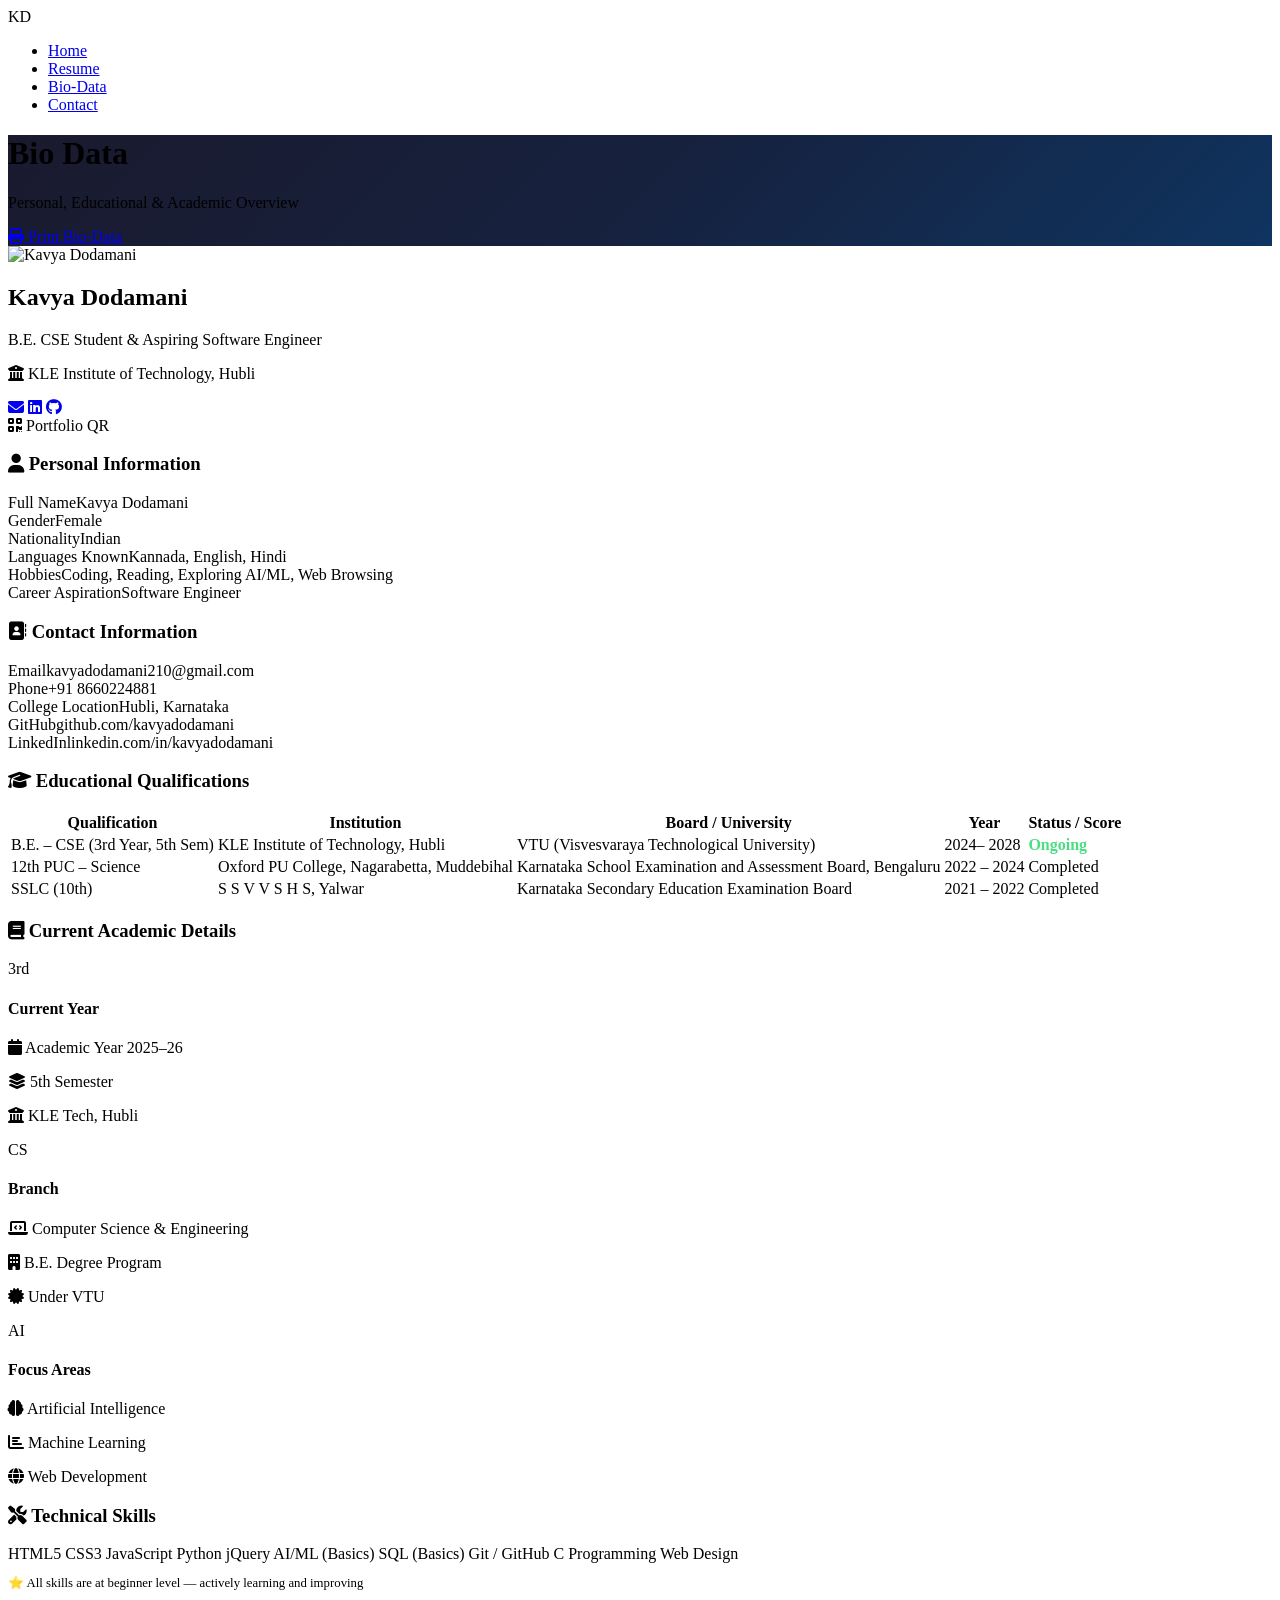
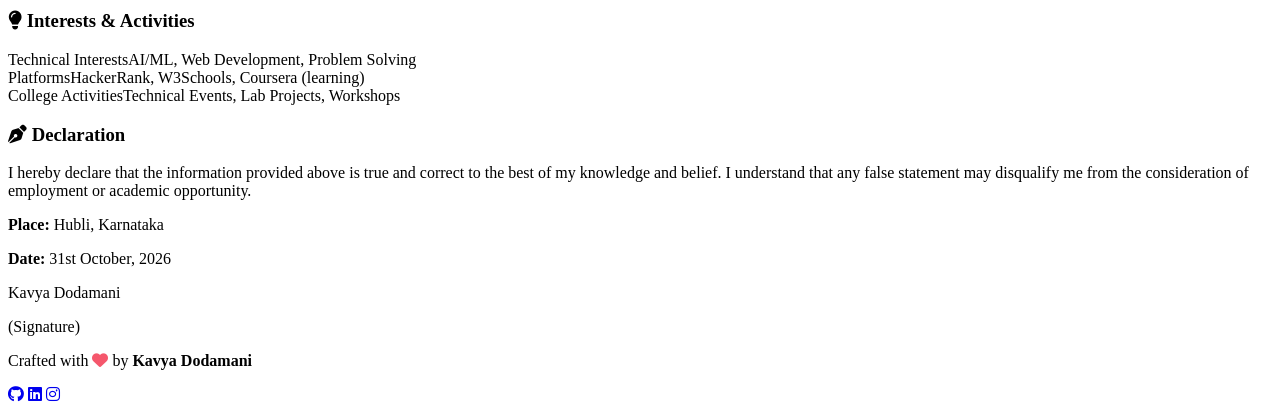
==== biodata.html @ a9c80772 "Add files via upload" ====
<!DOCTYPE html>
<html lang="en">
<head>
  <meta charset="UTF-8"/>
  <meta name="viewport" content="width=device-width, initial-scale=1.0"/>
  <meta name="description" content="Kavya Dodamani's Bio-Data – B.E. CSE Student at KLE Institute of Technology, Hubli."/>
  <title>Bio-Data | Kavya Dodamani</title>
  <link rel="stylesheet" href="css/style.css"/>
  <link href="https://fonts.googleapis.com/css2?family=Inter:wght@300;400;500;600;700;800;900&family=Playfair+Display:wght@700;800&display=swap" rel="stylesheet"/>
  <link rel="stylesheet" href="https://cdnjs.cloudflare.com/ajax/libs/font-awesome/6.5.0/css/all.min.css"/>
</head>
<body class="page-biodata">

  <nav class="navbar" id="navbar">
    <div class="nav-logo">KD</div>
    <ul class="nav-links">
      <li><a href="index.html">Home</a></li>
      <li><a href="resume.html">Resume</a></li>
      <li><a href="biodata.html" class="active">Bio-Data</a></li>
      <li><a href="contact.html">Contact</a></li>
    </ul>
    <div class="hamburger" id="hamburger"><span></span><span></span><span></span></div>
  </nav>

  <header class="page-header" style="background:linear-gradient(135deg, #1a1a2e 0%, #16213e 50%, #0f3460 100%)">
    <div class="page-header-bg"></div>
    <div class="page-header-content">
      <h1>Bio <span class="accent">Data</span></h1>
      <p>Personal, Educational &amp; Academic Overview</p>
      <a href="#" class="btn btn-primary btn-sm" onclick="window.print(); return false;">
        <i class="fas fa-print"></i> Print Bio-Data
      </a>
    </div>
  </header>

  <main class="biodata-main container">

    <div class="biodata-card" id="biodata-print">

      <!-- Decorative Header -->
      <div class="biodata-header">
        <div class="biodata-header-left">
          <div class="biodata-avatar">
            <img src="img/avatar.svg" alt="Kavya Dodamani"/>
          </div>
          <div class="biodata-header-info">
            <h2>Kavya Dodamani</h2>
            <p class="biodata-role">B.E. CSE Student &amp; Aspiring Software Engineer</p>
            <p class="biodata-college"><i class="fas fa-university"></i> KLE Institute of Technology, Hubli</p>
            <div class="biodata-social-links">
              <a href="mailto:kavya.dodamani@example.com"><i class="fas fa-envelope"></i></a>
              <a href="#"><i class="fab fa-linkedin"></i></a>
              <a href="#"><i class="fab fa-github"></i></a>
            </div>
          </div>
        </div>
        <div class="biodata-qr">
          <div class="qr-placeholder">
            <i class="fas fa-qrcode"></i>
            <span>Portfolio QR</span>
          </div>
        </div>
      </div>

      <!-- DETAILS GRID -->
      <div class="biodata-sections">

        <!-- Personal Details -->
        <div class="biodata-section">
          <h3 class="biodata-section-title"><i class="fas fa-user"></i> Personal Information</h3>
          <div class="bio-table">
            <div class="bio-row"><span class="bio-label">Full Name</span><span class="bio-value">Kavya Dodamani</span></div>
            <div class="bio-row"><span class="bio-label">Gender</span><span class="bio-value">Female</span></div>
            <div class="bio-row"><span class="bio-label">Nationality</span><span class="bio-value">Indian</span></div>
            <div class="bio-row"><span class="bio-label">Languages Known</span><span class="bio-value">Kannada, English, Hindi</span></div>
            <div class="bio-row"><span class="bio-label">Hobbies</span><span class="bio-value">Coding, Reading, Exploring AI/ML, Web Browsing</span></div>
            <div class="bio-row"><span class="bio-label">Career Aspiration</span><span class="bio-value">Software Engineer</span></div>
          </div>
        </div>

        <!-- Contact Information -->
        <div class="biodata-section">
          <h3 class="biodata-section-title"><i class="fas fa-address-book"></i> Contact Information</h3>
          <div class="bio-table">
            <div class="bio-row"><span class="bio-label">Email</span><span class="bio-value">kavyadodamani210@gmail.com</span></div>
            <div class="bio-row"><span class="bio-label">Phone</span><span class="bio-value">+91 8660224881</span></div>
            <div class="bio-row"><span class="bio-label">College Location</span><span class="bio-value">Hubli, Karnataka</span></div>
            <div class="bio-row"><span class="bio-label">GitHub</span><span class="bio-value">github.com/kavyadodamani</span></div>
            <div class="bio-row"><span class="bio-label">LinkedIn</span><span class="bio-value">linkedin.com/in/kavyadodamani</span></div>
          </div>
        </div>

        <!-- Educational Qualifications -->
        <div class="biodata-section full-width">
          <h3 class="biodata-section-title"><i class="fas fa-graduation-cap"></i> Educational Qualifications</h3>
          <div class="edu-table-wrap">
            <table class="edu-table">
              <thead>
                <tr>
                  <th>Qualification</th>
                  <th>Institution</th>
                  <th>Board / University</th>
                  <th>Year</th>
                  <th>Status / Score</th>
                </tr>
              </thead>
              <tbody>
                <tr>
                  <td>B.E. – CSE (3rd Year, 5th Sem)</td>
                  <td>KLE Institute of Technology, Hubli</td>
                  <td>VTU (Visvesvaraya Technological University)</td>
                  <td>2024– 2028</td>
                  <td style="color:#4ade80;font-weight:600">Ongoing</td>
                </tr>
                <tr>
                  <td>12th PUC – Science</td>
                  <td>Oxford PU College, Nagarabetta, Muddebihal</td>
                  <td>Karnataka School Examination and Assessment Board, Bengaluru</td>
                  <td>2022 – 2024</td>
                  <td>Completed</td>
                </tr>
                <tr>
                  <td>SSLC (10th)</td>
                  <td>S S V V S H S, Yalwar</td>
                  <td>Karnataka Secondary Education Examination Board</td>
                  <td>2021 – 2022</td>
                  <td>Completed</td>
                </tr>
              </tbody>
            </table>
          </div>
        </div>

        <!-- Academic Details -->
        <div class="biodata-section full-width">
          <h3 class="biodata-section-title"><i class="fas fa-book"></i> Current Academic Details</h3>
          <div class="exp-cards">
            <div class="exp-card">
              <div class="exp-num">3rd</div>
              <div class="exp-info">
                <h4>Current Year</h4>
                <p><i class="fas fa-calendar"></i> Academic Year 2025–26</p>
                <p><i class="fas fa-layer-group"></i> 5th Semester</p>
                <p><i class="fas fa-university"></i> KLE Tech, Hubli</p>
              </div>
            </div>
            <div class="exp-card">
              <div class="exp-num">CS</div>
              <div class="exp-info">
                <h4>Branch</h4>
                <p><i class="fas fa-laptop-code"></i> Computer Science &amp; Engineering</p>
                <p><i class="fas fa-building"></i> B.E. Degree Program</p>
                <p><i class="fas fa-certificate"></i> Under VTU</p>
              </div>
            </div>
            <div class="exp-card">
              <div class="exp-num">AI</div>
              <div class="exp-info">
                <h4>Focus Areas</h4>
                <p><i class="fas fa-brain"></i> Artificial Intelligence</p>
                <p><i class="fas fa-chart-bar"></i> Machine Learning</p>
                <p><i class="fas fa-globe"></i> Web Development</p>
              </div>
            </div>
          </div>
        </div>

        <!-- Skills -->
        <div class="biodata-section">
          <h3 class="biodata-section-title"><i class="fas fa-tools"></i> Technical Skills</h3>
          <div class="skills-bio-wrap">
            <span class="skill-badge">HTML5</span>
            <span class="skill-badge">CSS3</span>
            <span class="skill-badge">JavaScript</span>
            <span class="skill-badge">Python</span>
            <span class="skill-badge">jQuery</span>
            <span class="skill-badge">AI/ML (Basics)</span>
            <span class="skill-badge">SQL (Basics)</span>
            <span class="skill-badge">Git / GitHub</span>
            <span class="skill-badge">C Programming</span>
            <span class="skill-badge">Web Design</span>
          </div>
          <p style="margin-top:12px; font-size:0.8rem; color:var(--text-muted)">⭐ All skills are at beginner level — actively learning and improving</p>
        </div>

        <!-- Interests & Activities -->
        <div class="biodata-section">
          <h3 class="biodata-section-title"><i class="fas fa-lightbulb"></i> Interests &amp; Activities</h3>
          <div class="bio-table">
            <div class="bio-row"><span class="bio-label">Technical Interests</span><span class="bio-value">AI/ML, Web Development, Problem Solving</span></div>
            <div class="bio-row"><span class="bio-label">Platforms</span><span class="bio-value">HackerRank, W3Schools, Coursera (learning)</span></div>
            <div class="bio-row"><span class="bio-label">College Activities</span><span class="bio-value">Technical Events, Lab Projects, Workshops</span></div>
          </div>
        </div>

        <!-- Declaration -->
        <div class="biodata-section full-width declaration">
          <h3 class="biodata-section-title"><i class="fas fa-pen-nib"></i> Declaration</h3>
          <p>I hereby declare that the information provided above is true and correct to the best of my knowledge and belief. I understand that any false statement may disqualify me from the consideration of employment or academic opportunity.</p>
          <div class="declaration-sign">
            <div>
              <p><strong>Place:</strong> Hubli, Karnataka</p>
              <p><strong>Date:</strong> 31st October, 2026</p>
            </div>
            <div class="sign-area">
              <p class="sig-font">Kavya Dodamani</p>
              <p>(Signature)</p>
            </div>
          </div>
        </div>

      </div>
    </div>
  </main>

  <footer class="footer">
    <div class="footer-content">
      <p>Crafted with <i class="fas fa-heart" style="color:#f5576c"></i> by <strong>Kavya Dodamani</strong></p>
      <div class="footer-socials">
        <a href="#"><i class="fab fa-github"></i></a>
        <a href="#"><i class="fab fa-linkedin"></i></a>
        <a href="#"><i class="fab fa-instagram"></i></a>
      </div>
    </div>
  </footer>

  <script src="https://code.jquery.com/jquery-3.7.1.min.js"></script>
  <script src="js/main.js"></script>
</body>
</html>
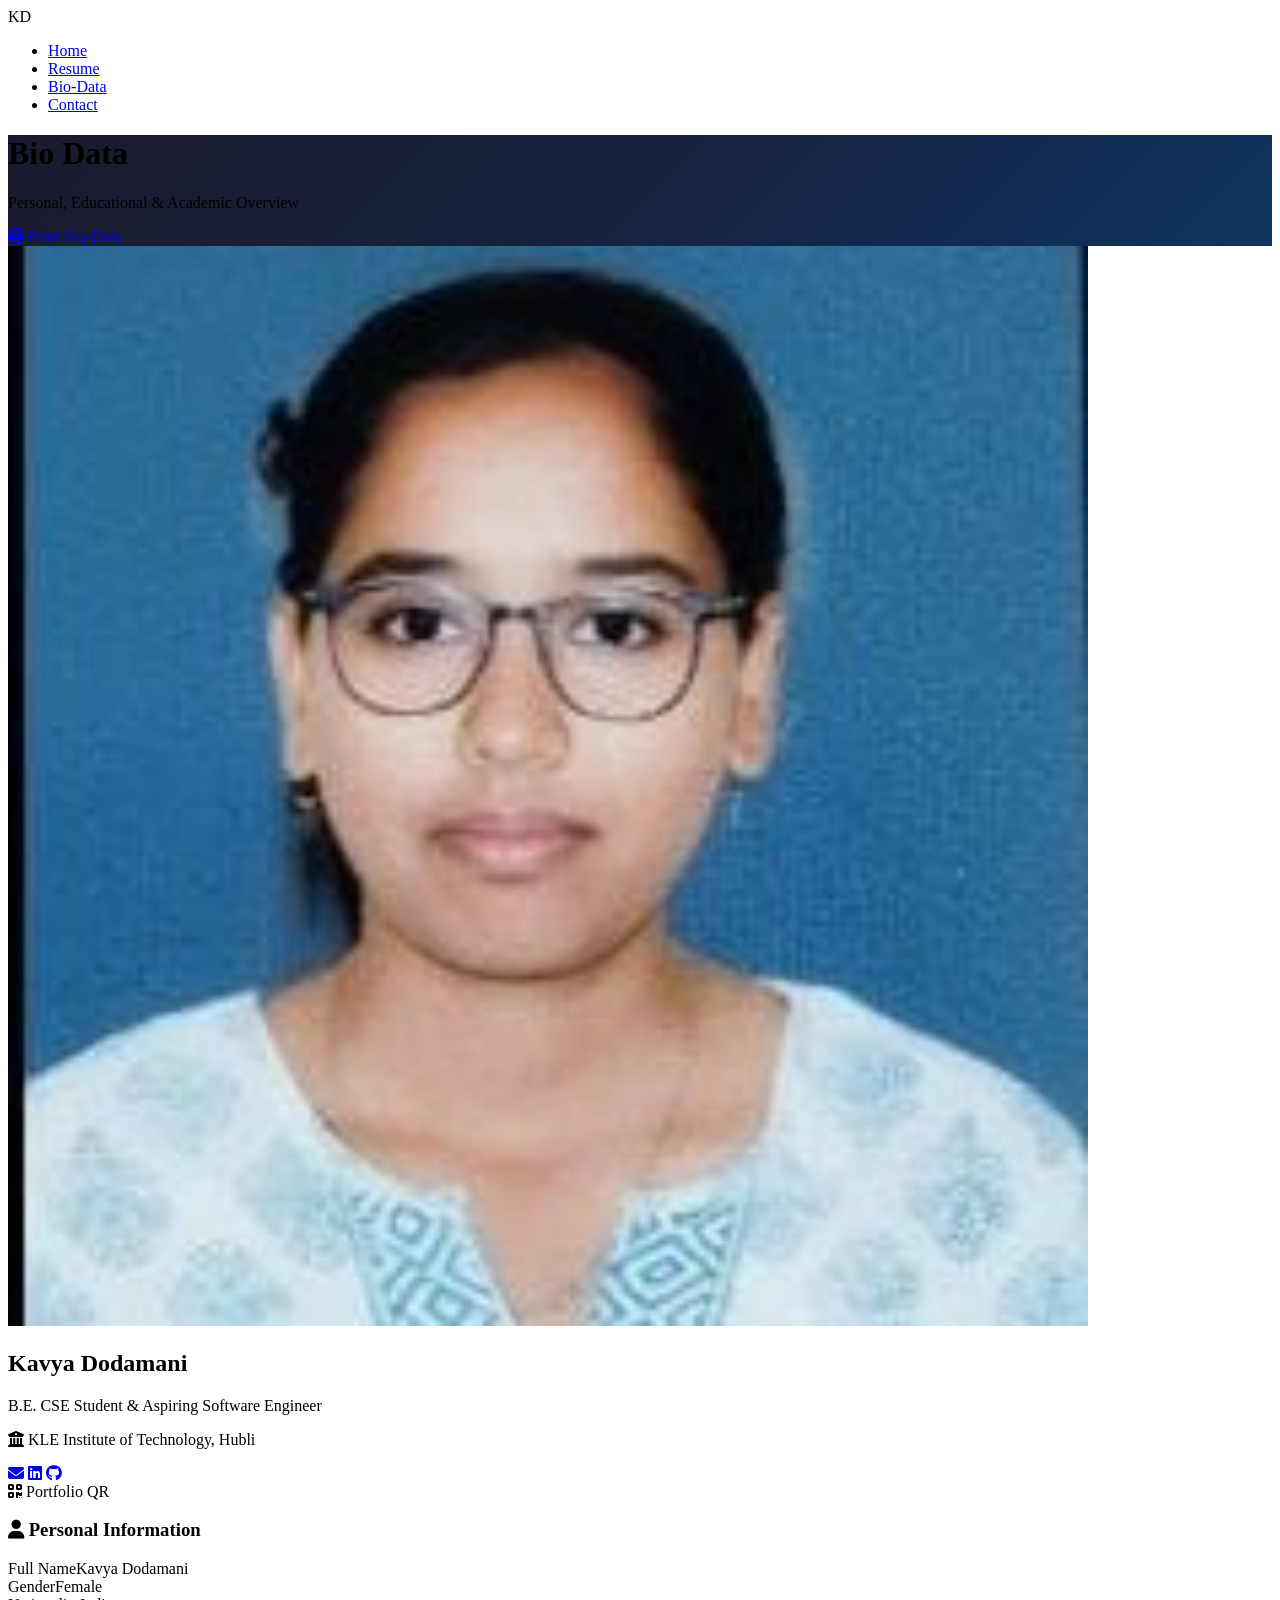
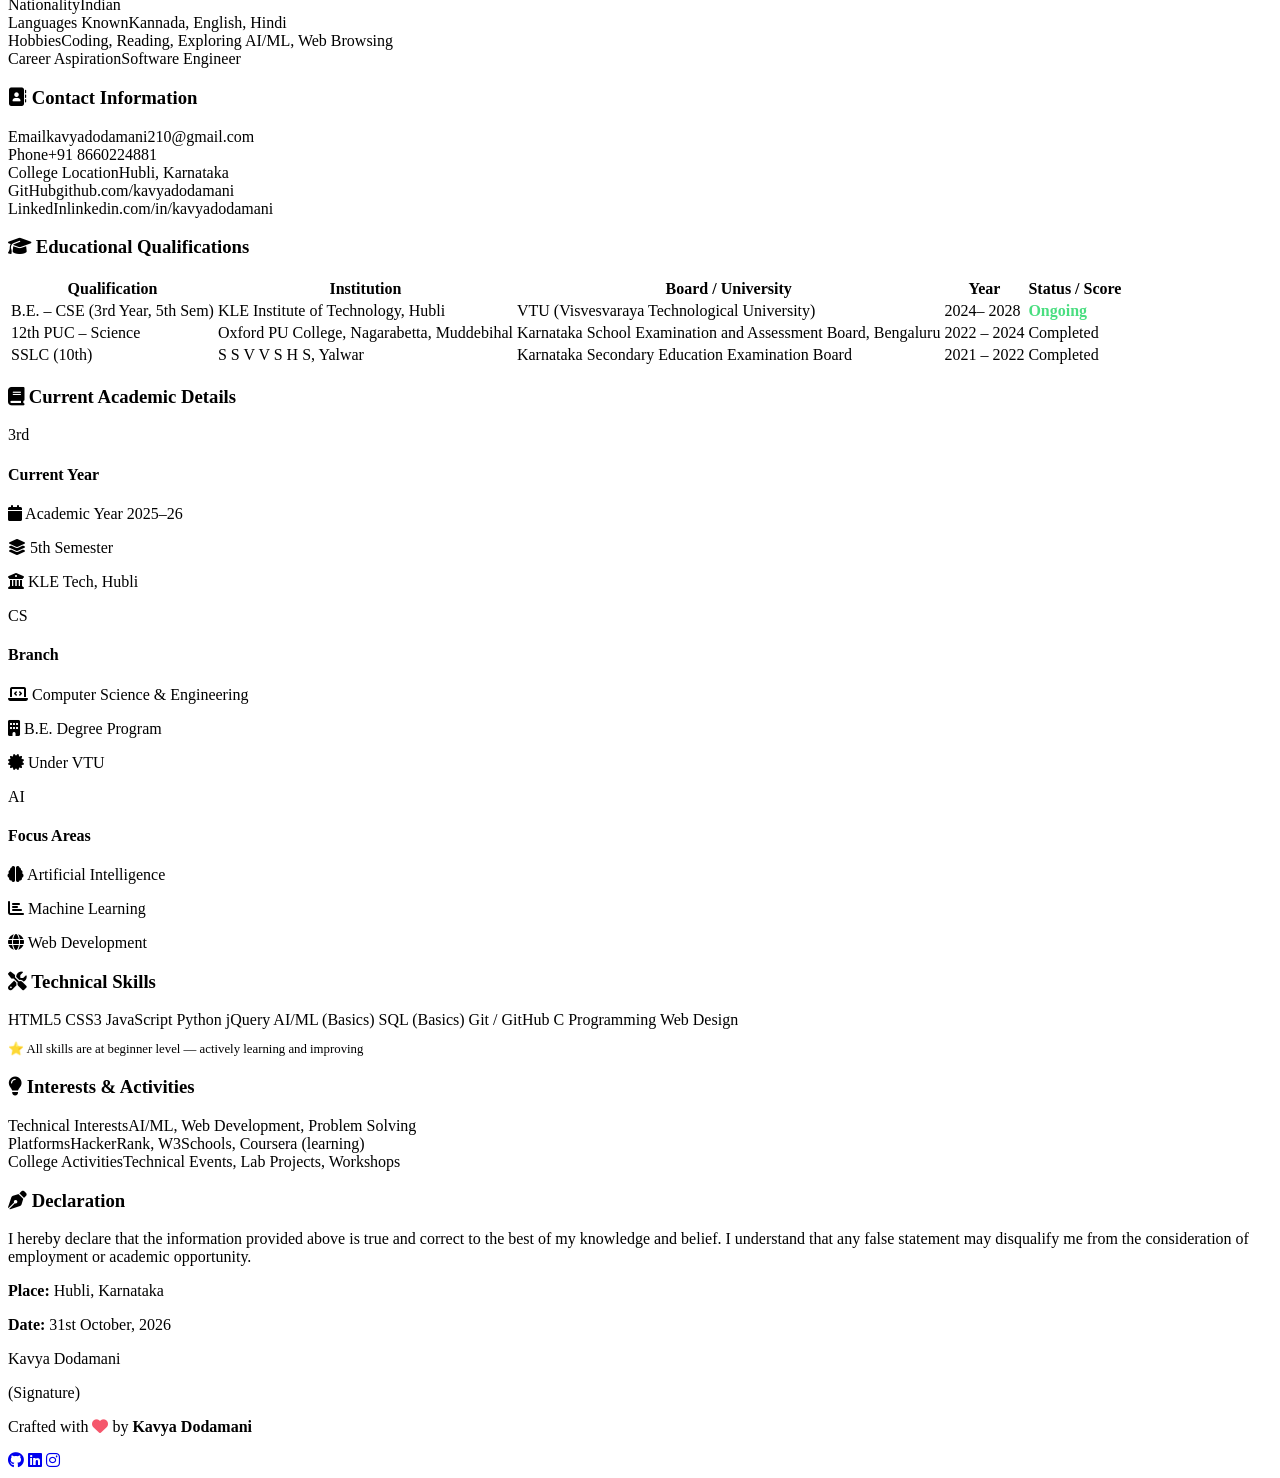
==== commit 55e365ad: "Update biodata.html" ====
--- a/biodata.html
+++ b/biodata.html
@@ -41,7 +41,7 @@
       <div class="biodata-header">
         <div class="biodata-header-left">
           <div class="biodata-avatar">
-            <img src="img/avatar.svg" alt="Kavya Dodamani"/>
+            <img src="kavya.jpg" alt="Kavya Dodamani"/>
           </div>
           <div class="biodata-header-info">
             <h2>Kavya Dodamani</h2>
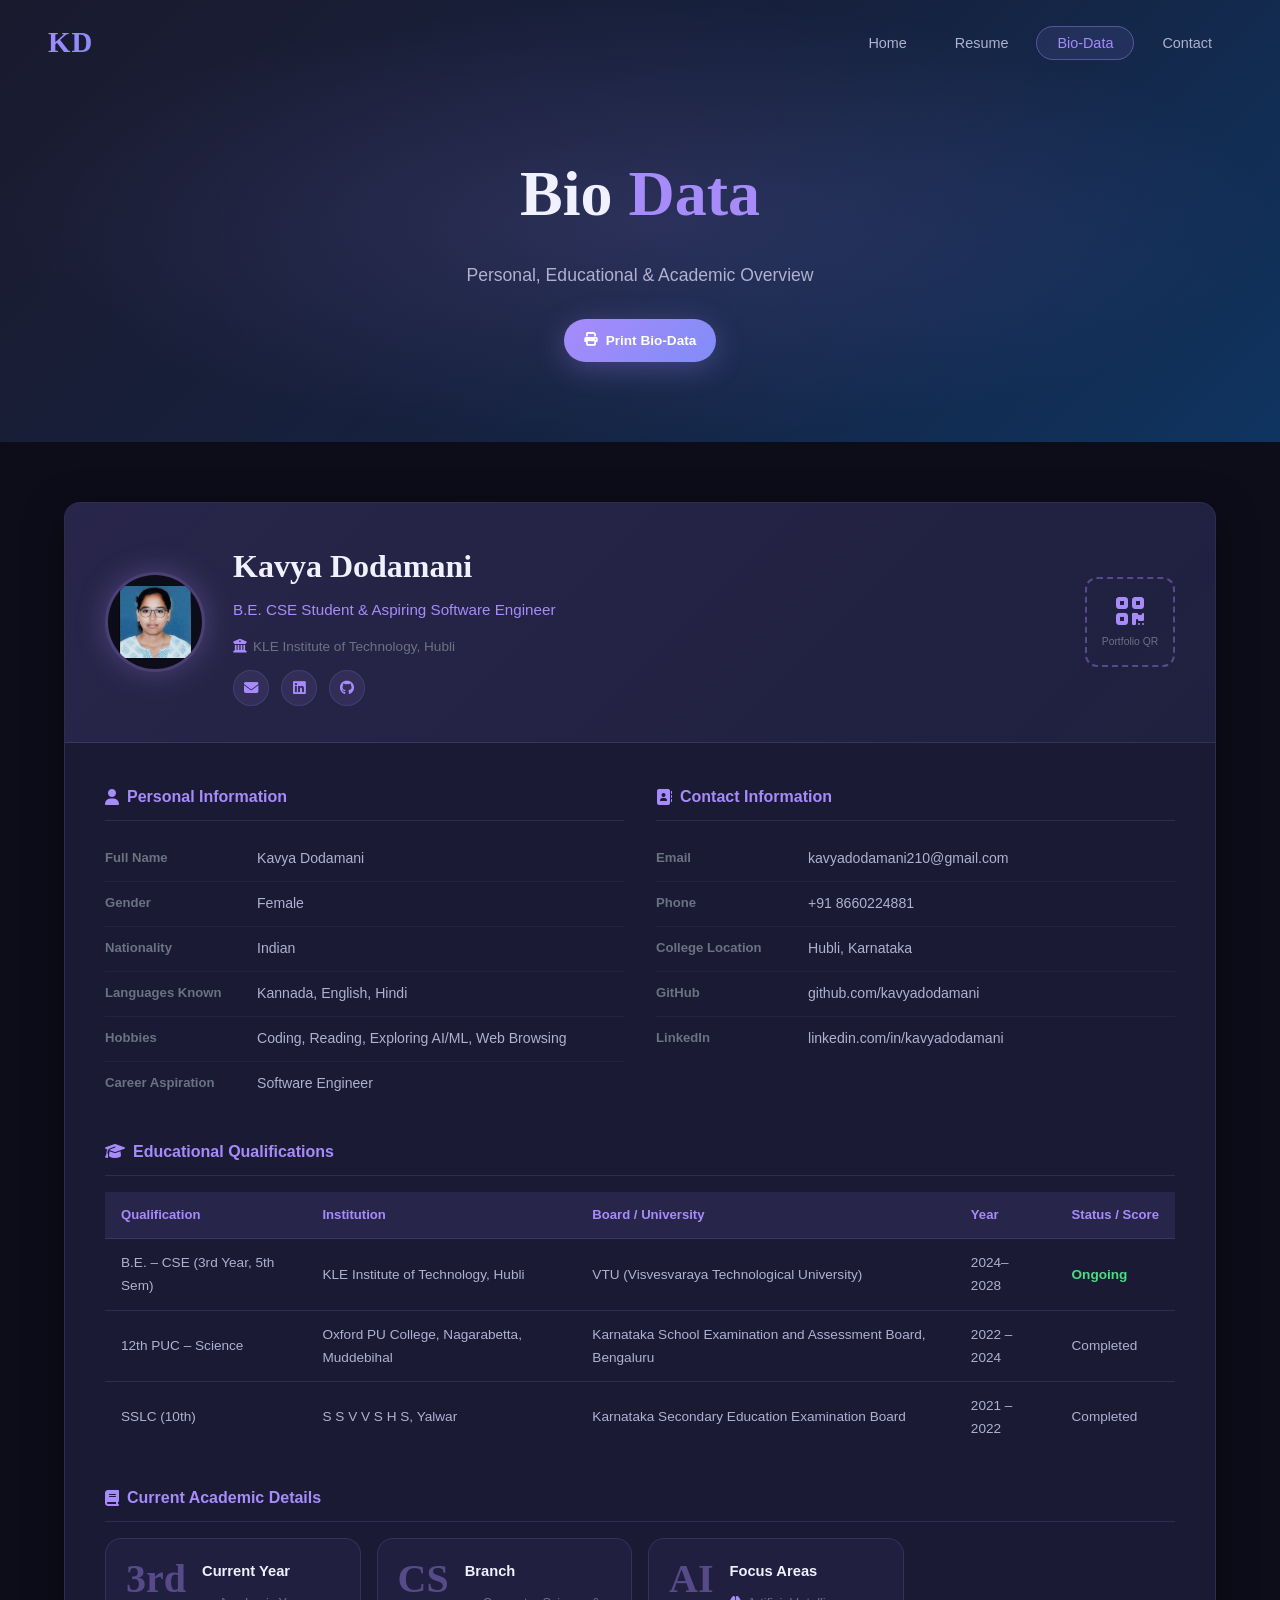
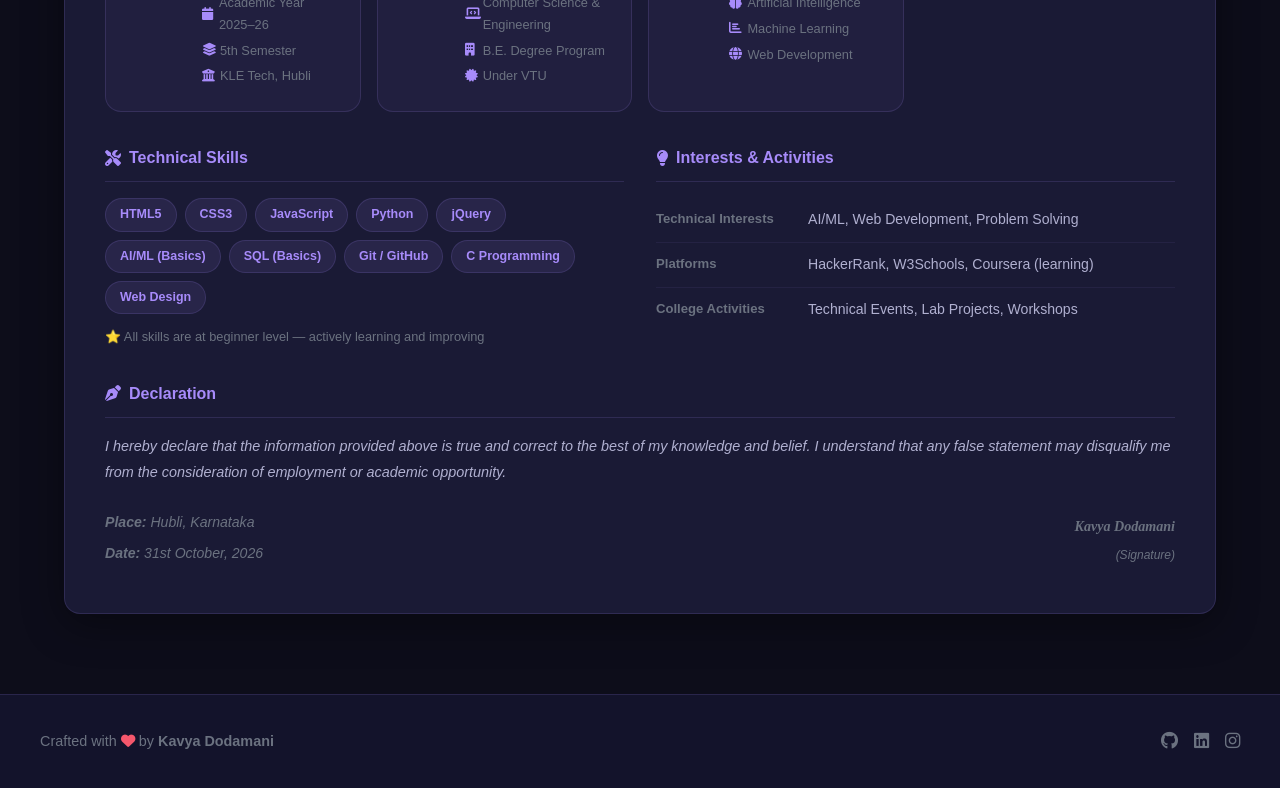
==== commit 92ea38a8: "Fix stylesheet link path in biodata.html" ====
--- a/biodata.html
+++ b/biodata.html
@@ -5,7 +5,7 @@
   <meta name="viewport" content="width=device-width, initial-scale=1.0"/>
   <meta name="description" content="Kavya Dodamani's Bio-Data – B.E. CSE Student at KLE Institute of Technology, Hubli."/>
   <title>Bio-Data | Kavya Dodamani</title>
-  <link rel="stylesheet" href="css/style.css"/>
+  <link rel="stylesheet" href="style.css"/>
   <link href="https://fonts.googleapis.com/css2?family=Inter:wght@300;400;500;600;700;800;900&family=Playfair+Display:wght@700;800&display=swap" rel="stylesheet"/>
   <link rel="stylesheet" href="https://cdnjs.cloudflare.com/ajax/libs/font-awesome/6.5.0/css/all.min.css"/>
 </head>
--- a/style.css
+++ b/style.css
@@ -0,0 +1,1354 @@
+/* =============================
+   ROOT VARIABLES & RESET
+   ============================= */
+:root {
+  --accent: #a78bfa;
+  --accent2: #818cf8;
+  --accent-glow: rgba(167,139,250,0.3);
+  --bg-primary: #0d0d1a;
+  --bg-secondary: #13132b;
+  --bg-card: #1a1a35;
+  --bg-card2: #1e1e3a;
+  --text-primary: #f0f0ff;
+  --text-secondary: #b0b0d0;
+  --text-muted: #6b7280;
+  --border: rgba(167,139,250,0.15);
+  --border-hover: rgba(167,139,250,0.4);
+  --gradient-hero: linear-gradient(135deg, #0d0d1a 0%, #1a0533 50%, #0d0d1a 100%);
+  --gradient-accent: linear-gradient(135deg, #a78bfa, #818cf8);
+  --gradient-card: linear-gradient(135deg, #1a1a35, #1e1e40);
+  --shadow-card: 0 10px 40px rgba(0,0,0,0.4);
+  --shadow-hover: 0 20px 60px rgba(167,139,250,0.2);
+  --radius: 16px;
+  --radius-sm: 8px;
+  --radius-pill: 50px;
+  --transition: all 0.35s cubic-bezier(0.4,0,0.2,1);
+}
+
+*, *::before, *::after { margin: 0; padding: 0; box-sizing: border-box; }
+
+html { scroll-behavior: smooth; }
+
+body {
+  font-family: 'Inter', sans-serif;
+  background-color: var(--bg-primary);
+  color: var(--text-primary);
+  line-height: 1.7;
+  overflow-x: hidden;
+}
+
+img { max-width: 100%; display: block; }
+a { text-decoration: none; color: inherit; }
+ul { list-style: none; }
+
+.container {
+  max-width: 1200px;
+  margin: 0 auto;
+  padding: 0 24px;
+}
+
+.section { padding: 80px 0; }
+
+.accent { color: var(--accent); }
+
+/* =============================
+   NAVBAR
+   ============================= */
+.navbar {
+  position: fixed;
+  top: 0; left: 0; right: 0;
+  z-index: 1000;
+  display: flex;
+  align-items: center;
+  justify-content: space-between;
+  padding: 18px 48px;
+  background: transparent;
+  transition: var(--transition);
+}
+.navbar.scrolled {
+  background: rgba(13,13,26,0.95);
+  backdrop-filter: blur(20px);
+  box-shadow: 0 4px 30px rgba(0,0,0,0.5);
+  padding: 12px 48px;
+  border-bottom: 1px solid var(--border);
+}
+.nav-logo {
+  font-family: 'Playfair Display', serif;
+  font-size: 1.8rem;
+  font-weight: 800;
+  background: var(--gradient-accent);
+  -webkit-background-clip: text;
+  -webkit-text-fill-color: transparent;
+  letter-spacing: 1px;
+}
+.nav-links {
+  display: flex;
+  gap: 8px;
+}
+.nav-links a {
+  padding: 8px 20px;
+  border-radius: var(--radius-pill);
+  font-size: 0.9rem;
+
+  font-weight: 500;
+  color: var(--text-secondary);
+  transition: var(--transition);
+}
+.nav-links a:hover,
+.nav-links a.active {
+  color: var(--accent);
+  background: rgba(167,139,250,0.1);
+}
+.nav-links a.active {
+  border: 1px solid var(--border-hover);
+}
+.hamburger {
+  display: none;
+  flex-direction: column;
+  gap: 5px;
+  cursor: pointer;
+}
+.hamburger span {
+  display: block;
+  width: 24px;
+  height: 2px;
+  background: var(--text-primary);
+  border-radius: 2px;
+  transition: var(--transition);
+}
+
+/* =============================
+   HERO SECTION
+   ============================= */
+.hero {
+  min-height: 100vh;
+  display: flex;
+  align-items: center;
+  justify-content: center;
+  padding: 120px 48px 80px;
+  background: var(--gradient-hero);
+  position: relative;
+  overflow: hidden;
+}
+.hero-bg-shapes { position: absolute; inset: 0; pointer-events: none; }
+.shape {
+  position: absolute;
+  border-radius: 50%;
+  filter: blur(80px);
+  opacity: 0.15;
+}
+.shape-1 { width: 600px; height: 600px; background: #a78bfa; top: -200px; right: -100px; animation: floatShape 8s ease-in-out infinite; }
+.shape-2 { width: 400px; height: 400px; background: #818cf8; bottom: -100px; left: -100px; animation: floatShape 10s ease-in-out infinite reverse; }
+.shape-3 { width: 300px; height: 300px; background: #c4b5fd; top: 50%; left: 30%; animation: floatShape 12s ease-in-out infinite 2s; }
+
+@keyframes floatShape {
+  0%, 100% { transform: translateY(0) scale(1); }
+  50% { transform: translateY(-40px) scale(1.05); }
+}
+
+.hero-content {
+  display: flex;
+  align-items: center;
+  gap: 80px;
+  max-width: 1100px;
+  z-index: 1;
+}
+.hero-avatar-wrap { position: relative; flex-shrink: 0; }
+.hero-avatar {
+  width: 280px;
+  height: 280px;
+  border-radius: 40px;
+  background: var(--gradient-card);
+  border: 2px solid var(--border-hover);
+  box-shadow: var(--shadow-hover), 0 0 80px var(--accent-glow);
+  overflow: hidden;
+  display: flex;
+  align-items: center;
+  justify-content: center;
+  animation: avatarFloat 6s ease-in-out infinite;
+}
+.hero-avatar img { width: 200px; height: 200px; object-fit: contain; }
+
+@keyframes avatarFloat {
+  0%, 100% { transform: translateY(0); }
+  50% { transform: translateY(-12px); }
+}
+
+.hero-badge {
+  position: absolute;
+  bottom: -15px;
+  left: 50%;
+  transform: translateX(-50%);
+  background: var(--gradient-accent);
+  color: #fff;
+  font-size: 0.78rem;
+  font-weight: 600;
+  padding: 6px 18px;
+  border-radius: var(--radius-pill);
+  white-space: nowrap;
+  box-shadow: 0 4px 20px var(--accent-glow);
+}
+.hero-text { flex: 1; }
+.hero-greeting {
+  font-size: 1.1rem;
+  color: var(--accent);
+  font-weight: 500;
+  letter-spacing: 2px;
+  text-transform: uppercase;
+  margin-bottom: 8px;
+}
+.hero-name {
+  font-family: 'Playfair Display', serif;
+  font-size: clamp(2.5rem, 5vw, 4rem);
+  font-weight: 800;
+  line-height: 1.1;
+  margin-bottom: 16px;
+}
+.hero-roles {
+  font-size: 1.3rem;
+  font-weight: 500;
+  color: var(--text-secondary);
+  margin-bottom: 24px;
+  height: 36px;
+}
+.cursor { animation: blink 1s step-start infinite; color: var(--accent); }
+@keyframes blink { 0%, 100% { opacity: 1; } 50% { opacity: 0; } }
+
+.hero-desc {
+  font-size: 1.05rem;
+  color: var(--text-secondary);
+  max-width: 520px;
+  margin-bottom: 36px;
+  line-height: 1.8;
+}
+.hero-stats {
+  display: flex;
+  gap: 40px;
+  margin-bottom: 36px;
+}
+.stat { text-align: center; }
+.stat-num {
+  display: block;
+  font-size: 2rem;
+  font-weight: 800;
+  background: var(--gradient-accent);
+  -webkit-background-clip: text;
+  -webkit-text-fill-color: transparent;
+}
+.stat-label {
+  font-size: 0.78rem;
+  color: var(--text-muted);
+  text-transform: uppercase;
+  letter-spacing: 1px;
+}
+.hero-cta { display: flex; gap: 16px; flex-wrap: wrap; }
+
+/* BUTTONS */
+.btn {
+  display: inline-flex;
+  align-items: center;
+  gap: 8px;
+  padding: 14px 28px;
+  border-radius: var(--radius-pill);
+  font-size: 0.95rem;
+  font-weight: 600;
+  cursor: pointer;
+  border: none;
+  transition: var(--transition);
+}
+.btn-primary {
+  background: var(--gradient-accent);
+  color: #fff;
+  box-shadow: 0 6px 30px var(--accent-glow);
+}
+.btn-primary:hover {
+  transform: translateY(-3px);
+  box-shadow: 0 12px 40px var(--accent-glow);
+  filter: brightness(1.1);
+}
+.btn-outline {
+  background: transparent;
+  color: var(--accent);
+  border: 2px solid var(--border-hover);
+}
+.btn-outline:hover {
+  background: rgba(167,139,250,0.1);
+  transform: translateY(-3px);
+}
+.btn-sm { padding: 10px 20px; font-size: 0.85rem; }
+.btn-full { width: 100%; justify-content: center; }
+
+.scroll-hint {
+  position: absolute;
+  bottom: 30px;
+  left: 50%;
+  transform: translateX(-50%);
+  color: var(--text-muted);
+  font-size: 1.2rem;
+  animation: bounce 2s ease-in-out infinite;
+}
+@keyframes bounce { 0%, 100% { transform: translateX(-50%) translateY(0); } 50% { transform: translateX(-50%) translateY(8px); } }
+
+/* =============================
+   SECTION TITLES
+   ============================= */
+.section-title {
+  font-family: 'Playfair Display', serif;
+  font-size: clamp(2rem, 4vw, 2.8rem);
+  font-weight: 800;
+  text-align: center;
+  margin-bottom: 12px;
+}
+.section-sub {
+  text-align: center;
+  color: var(--text-muted);
+  margin-bottom: 56px;
+  font-size: 1rem;
+}
+
+/* =============================
+   SKILLS SECTION (HOME)
+   ============================= */
+.skills-section { background: var(--bg-secondary); }
+.skills-grid {
+  display: grid;
+  grid-template-columns: repeat(auto-fill, minmax(120px, 1fr));
+  gap: 20px;
+}
+.skill-card {
+  display: flex;
+  flex-direction: column;
+  align-items: center;
+  gap: 12px;
+  padding: 28px 16px;
+  background: var(--bg-card);
+  border: 1px solid var(--border);
+  border-radius: var(--radius);
+  font-weight: 500;
+  font-size: 0.9rem;
+  color: var(--text-secondary);
+  transition: var(--transition);
+  cursor: default;
+  opacity: 0;
+  transform: translateY(30px);
+}
+.skill-card.visible {
+  opacity: 1;
+  transform: translateY(0);
+}
+.skill-card:hover {
+  border-color: var(--border-hover);
+  background: var(--bg-card2);
+  transform: translateY(-6px);
+  box-shadow: var(--shadow-hover);
+  color: var(--text-primary);
+}
+.skill-icon { font-size: 2.2rem; }
+
+/* =============================
+   PROJECTS SECTION (HOME)
+   ============================= */
+.projects-section { background: var(--bg-primary); }
+.projects-grid {
+  display: grid;
+  grid-template-columns: repeat(auto-fill, minmax(300px, 1fr));
+  gap: 28px;
+}
+.project-card {
+  background: var(--bg-card);
+  border: 1px solid var(--border);
+  border-radius: var(--radius);
+  overflow: hidden;
+  transition: var(--transition);
+}
+.project-card:hover {
+  transform: translateY(-8px);
+  border-color: var(--border-hover);
+  box-shadow: var(--shadow-hover);
+}
+.project-img {
+  height: 180px;
+  display: flex;
+  align-items: center;
+  justify-content: center;
+}
+.project-icon { font-size: 3rem; color: rgba(255,255,255,0.8); }
+.project-info { padding: 24px; }
+.project-info h3 { font-size: 1.1rem; font-weight: 700; margin-bottom: 8px; }
+.project-info p { color: var(--text-muted); font-size: 0.9rem; margin-bottom: 16px; }
+.project-tags { display: flex; flex-wrap: wrap; gap: 8px; }
+.project-tags span {
+  padding: 4px 12px;
+  border-radius: var(--radius-pill);
+  font-size: 0.75rem;
+  font-weight: 500;
+  background: rgba(167,139,250,0.1);
+  color: var(--accent);
+  border: 1px solid var(--border);
+}
+
+/* =============================
+   PAGE HEADER (Internal pages)
+   ============================= */
+.page-header {
+  padding: 140px 24px 80px;
+  text-align: center;
+  background: linear-gradient(135deg, #0d0d1a 0%, #1a0533 60%, #0d0d1a 100%);
+  position: relative;
+  overflow: hidden;
+}
+.page-header::before {
+  content: '';
+  position: absolute;
+  inset: 0;
+  background: radial-gradient(ellipse at center, rgba(167,139,250,0.15), transparent 70%);
+}
+.page-header-content { position: relative; z-index: 1; }
+.page-header h1 {
+  font-family: 'Playfair Display', serif;
+  font-size: clamp(2.5rem, 5vw, 4rem);
+  font-weight: 800;
+  margin-bottom: 12px;
+}
+.page-header p {
+  color: var(--text-secondary);
+  font-size: 1.1rem;
+  margin-bottom: 28px;
+}
+
+/* =============================
+   RESUME PAGE
+   ============================= */
+.resume-main {
+  padding: 60px 24px;
+  display: grid;
+  grid-template-columns: 320px 1fr;
+  gap: 40px;
+  align-items: start;
+}
+.resume-sidebar { position: sticky; top: 90px; }
+.sidebar-card {
+  background: var(--bg-card);
+  border: 1px solid var(--border);
+  border-radius: var(--radius);
+  padding: 28px;
+  margin-bottom: 20px;
+}
+.profile-card { text-align: center; }
+.profile-pic {
+  width: 120px;
+  height: 120px;
+  border-radius: 50%;
+  margin: 0 auto 16px;
+  background: var(--bg-card2);
+  border: 3px solid var(--border-hover);
+  overflow: hidden;
+  display: flex;
+  align-items: center;
+  justify-content: center;
+  box-shadow: 0 0 30px var(--accent-glow);
+}
+.profile-pic img { width: 90px; height: 90px; object-fit: contain; }
+.profile-card h2 { font-size: 1.4rem; font-weight: 700; margin-bottom: 4px; }
+.profile-title {
+  color: var(--accent);
+  font-size: 0.88rem;
+  font-weight: 500;
+  margin-bottom: 16px;
+}
+.profile-contact p {
+  font-size: 0.82rem;
+  color: var(--text-muted);
+  margin-bottom: 8px;
+  display: flex;
+  align-items: center;
+  justify-content: center;
+  gap: 8px;
+}
+.profile-contact i { color: var(--accent); width: 14px; }
+.sidebar-title {
+  font-size: 1rem;
+  font-weight: 700;
+  margin-bottom: 20px;
+  color: var(--text-primary);
+  display: flex;
+  align-items: center;
+  gap: 10px;
+}
+.sidebar-title i { color: var(--accent); }
+
+/* Skill Bars */
+.skill-bar-item { margin-bottom: 16px; }
+.skill-bar-label {
+  display: flex;
+  justify-content: space-between;
+  font-size: 0.85rem;
+  font-weight: 500;
+  margin-bottom: 6px;
+  color: var(--text-secondary);
+}
+.skill-bar-track {
+  height: 6px;
+  background: var(--bg-primary);
+  border-radius: 3px;
+  overflow: hidden;
+}
+.skill-bar-fill {
+  height: 100%;
+  width: 0;
+  background: var(--gradient-accent);
+  border-radius: 3px;
+  transition: width 1.2s cubic-bezier(0.4,0,0.2,1);
+}
+
+/* Languages */
+.lang-list li {
+  display: flex;
+  justify-content: space-between;
+  align-items: center;
+  padding: 8px 0;
+  border-bottom: 1px solid var(--border);
+  font-size: 0.88rem;
+}
+.lang-list li:last-child { border-bottom: none; }
+.lang-level {
+  padding: 3px 10px;
+  border-radius: var(--radius-pill);
+  font-size: 0.72rem;
+  font-weight: 600;
+}
+.lang-level.native { background: rgba(167,139,250,0.2); color: var(--accent); }
+.lang-level.fluent { background: rgba(129,196,248,0.2); color: #81c4f8; }
+.lang-level.intermediate { background: rgba(251,191,36,0.2); color: #fbbf24; }
+
+/* Interests */
+.interest-tags { display: flex; flex-wrap: wrap; gap: 8px; }
+.interest-tags span {
+  padding: 5px 14px;
+  border-radius: var(--radius-pill);
+  font-size: 0.78rem;
+  font-weight: 500;
+  background: rgba(167,139,250,0.1);
+  color: var(--accent);
+  border: 1px solid var(--border);
+}
+
+/* Resume Content */
+.resume-content { min-width: 0; }
+.resume-section { margin-bottom: 48px; }
+.resume-section-title {
+  font-size: 1.25rem;
+  font-weight: 700;
+  margin-bottom: 24px;
+  display: flex;
+  align-items: center;
+  gap: 12px;
+  padding-bottom: 12px;
+  border-bottom: 1px solid var(--border);
+}
+.resume-section-title i {
+  color: var(--accent);
+  font-size: 1.1rem;
+}
+.resume-card {
+  background: var(--bg-card);
+  border: 1px solid var(--border);
+  border-radius: var(--radius);
+  padding: 24px;
+  color: var(--text-secondary);
+  line-height: 1.8;
+}
+
+/* Timeline */
+.timeline { position: relative; }
+.timeline::before {
+  content: '';
+  position: absolute;
+  left: 14px;
+  top: 0;
+  bottom: 0;
+  width: 2px;
+  background: var(--border);
+}
+.timeline-item {
+  position: relative;
+  display: flex;
+  gap: 24px;
+  margin-bottom: 32px;
+  padding-left: 44px;
+}
+.timeline-dot {
+  position: absolute;
+  left: 0;
+  top: 6px;
+  width: 28px;
+  height: 28px;
+  border-radius: 50%;
+  background: var(--gradient-accent);
+  border: 3px solid var(--bg-primary);
+  box-shadow: 0 0 15px var(--accent-glow);
+  flex-shrink: 0;
+}
+.timeline-dot.accent-dot { background: linear-gradient(135deg, #f093fb, #f5576c); }
+.timeline-content {
+  flex: 1;
+  background: var(--bg-card);
+  border: 1px solid var(--border);
+  border-radius: var(--radius);
+  padding: 20px 24px;
+  transition: var(--transition);
+}
+.timeline-content:hover {
+  border-color: var(--border-hover);
+  transform: translateX(4px);
+}
+.timeline-header {
+  display: flex;
+  justify-content: space-between;
+  align-items: flex-start;
+  flex-wrap: wrap;
+  gap: 8px;
+  margin-bottom: 12px;
+}
+.timeline-header h3 { font-size: 1rem; font-weight: 700; }
+.company {
+  color: var(--accent);
+  font-size: 0.85rem;
+  margin-top: 4px;
+  display: flex;
+  align-items: center;
+  gap: 6px;
+}
+.timeline-date {
+  background: rgba(167,139,250,0.1);
+  color: var(--accent);
+  padding: 4px 12px;
+  border-radius: var(--radius-pill);
+  font-size: 0.78rem;
+  font-weight: 600;
+  white-space: nowrap;
+  border: 1px solid var(--border);
+}
+.timeline-list {
+  list-style: disc;
+  padding-left: 18px;
+}
+.timeline-list li {
+  color: var(--text-muted);
+  font-size: 0.88rem;
+  margin-bottom: 6px;
+  line-height: 1.6;
+}
+.edu-detail {
+  color: var(--text-muted);
+  font-size: 0.88rem;
+}
+
+/* Projects Resume Grid */
+.projects-resume-grid {
+  display: grid;
+  grid-template-columns: repeat(auto-fill, minmax(250px, 1fr));
+  gap: 20px;
+}
+.project-resume-card {
+  background: var(--bg-card);
+  border: 1px solid var(--border);
+  border-radius: var(--radius);
+  padding: 22px;
+  transition: var(--transition);
+}
+.project-resume-card:hover {
+  border-color: var(--border-hover);
+  transform: translateY(-4px);
+  box-shadow: var(--shadow-hover);
+}
+.project-resume-card h3 {
+  font-size: 0.98rem;
+  font-weight: 700;
+  margin-bottom: 10px;
+  display: flex;
+  align-items: center;
+  gap: 8px;
+}
+.project-resume-card h3 i { color: var(--accent); }
+.project-resume-card p {
+  color: var(--text-muted);
+  font-size: 0.85rem;
+  margin-bottom: 14px;
+}
+.proj-tags { display: flex; flex-wrap: wrap; gap: 6px; }
+.proj-tags span {
+  padding: 3px 10px;
+  border-radius: var(--radius-pill);
+  font-size: 0.72rem;
+  font-weight: 500;
+  background: rgba(167,139,250,0.1);
+  color: var(--accent);
+  border: 1px solid var(--border);
+}
+
+/* Certifications */
+.cert-grid {
+  display: grid;
+  grid-template-columns: repeat(auto-fill, minmax(220px, 1fr));
+  gap: 16px;
+}
+.cert-card {
+  display: flex;
+  align-items: center;
+  gap: 16px;
+  background: var(--bg-card);
+  border: 1px solid var(--border);
+  border-radius: var(--radius);
+  padding: 18px;
+  transition: var(--transition);
+}
+.cert-card:hover { border-color: var(--border-hover); transform: translateY(-3px); }
+.cert-icon { font-size: 2rem; color: var(--accent); flex-shrink: 0; }
+.cert-card h4 { font-size: 0.88rem; font-weight: 700; margin-bottom: 4px; }
+.cert-card p { font-size: 0.78rem; color: var(--text-muted); }
+
+/* =============================
+   BIODATA PAGE
+   ============================= */
+.biodata-main { padding: 60px 24px 80px; }
+.biodata-card {
+  background: var(--bg-card);
+  border: 1px solid var(--border);
+  border-radius: var(--radius);
+  overflow: hidden;
+  box-shadow: var(--shadow-card);
+}
+.biodata-header {
+  display: flex;
+  align-items: center;
+  justify-content: space-between;
+  padding: 36px 40px;
+  background: linear-gradient(135deg, rgba(167,139,250,0.1), rgba(129,140,248,0.05));
+  border-bottom: 1px solid var(--border);
+  flex-wrap: wrap;
+  gap: 24px;
+}
+.biodata-header-left {
+  display: flex;
+  align-items: center;
+  gap: 28px;
+}
+.biodata-avatar {
+  width: 100px;
+  height: 100px;
+  border-radius: 50%;
+  background: var(--bg-primary);
+  border: 3px solid var(--border-hover);
+  overflow: hidden;
+  display: flex;
+  align-items: center;
+  justify-content: center;
+  flex-shrink: 0;
+  box-shadow: 0 0 30px var(--accent-glow);
+}
+.biodata-avatar img { width: 72px; height: 72px; object-fit: contain; }
+.biodata-header-info h2 {
+  font-family: 'Playfair Display', serif;
+  font-size: 2rem;
+  font-weight: 800;
+  margin-bottom: 4px;
+}
+.biodata-role { color: var(--accent); font-size: 0.95rem; font-weight: 500; margin-bottom: 12px; }
+.biodata-social-links { display: flex; gap: 12px; }
+.biodata-social-links a {
+  width: 36px;
+  height: 36px;
+  border-radius: 50%;
+  background: rgba(167,139,250,0.1);
+  border: 1px solid var(--border);
+  display: flex;
+  align-items: center;
+  justify-content: center;
+  color: var(--accent);
+  font-size: 0.9rem;
+  transition: var(--transition);
+}
+.biodata-social-links a:hover { background: var(--accent); color: #fff; transform: translateY(-2px); }
+.qr-placeholder {
+  width: 90px;
+  height: 90px;
+  border: 2px dashed var(--border-hover);
+  border-radius: 12px;
+  display: flex;
+  flex-direction: column;
+  align-items: center;
+  justify-content: center;
+  gap: 6px;
+  color: var(--text-muted);
+  font-size: 0.65rem;
+}
+.qr-placeholder i { font-size: 2rem; color: var(--accent); }
+
+.biodata-sections {
+  padding: 40px;
+  display: grid;
+  grid-template-columns: 1fr 1fr;
+  gap: 32px;
+}
+.biodata-section { }
+.biodata-section.full-width { grid-column: 1 / -1; }
+.biodata-section-title {
+  font-size: 1rem;
+  font-weight: 700;
+  margin-bottom: 16px;
+  color: var(--accent);
+  display: flex;
+  align-items: center;
+  gap: 8px;
+  padding-bottom: 10px;
+  border-bottom: 1px solid var(--border);
+}
+.bio-table { }
+.bio-row {
+  display: flex;
+  padding: 10px 0;
+  border-bottom: 1px solid rgba(167,139,250,0.07);
+  gap: 12px;
+}
+.bio-row:last-child { border-bottom: none; }
+.bio-label {
+  font-size: 0.82rem;
+  font-weight: 600;
+  color: var(--text-muted);
+  min-width: 140px;
+  flex-shrink: 0;
+}
+.bio-value { font-size: 0.88rem; color: var(--text-secondary); }
+
+/* Edu Table */
+.edu-table-wrap { overflow-x: auto; }
+.edu-table { width: 100%; border-collapse: collapse; }
+.edu-table th {
+  padding: 12px 16px;
+  background: rgba(167,139,250,0.1);
+  font-size: 0.82rem;
+  font-weight: 700;
+  color: var(--accent);
+  text-align: left;
+  border-bottom: 1px solid var(--border);
+  white-space: nowrap;
+}
+.edu-table td {
+  padding: 12px 16px;
+  font-size: 0.85rem;
+  color: var(--text-secondary);
+  border-bottom: 1px solid var(--border);
+}
+.edu-table tr:last-child td { border-bottom: none; }
+.edu-table tr:hover td { background: rgba(167,139,250,0.05); }
+
+/* Experience Cards Bio */
+.exp-cards { display: grid; grid-template-columns: repeat(auto-fill, minmax(220px, 1fr)); gap: 16px; }
+.exp-card {
+  display: flex;
+  gap: 16px;
+  background: rgba(167,139,250,0.05);
+  border: 1px solid var(--border);
+  border-radius: var(--radius);
+  padding: 20px;
+  transition: var(--transition);
+}
+.exp-card:hover { border-color: var(--border-hover); transform: translateY(-3px); }
+.exp-num {
+  font-family: 'Playfair Display', serif;
+  font-size: 2.5rem;
+  font-weight: 800;
+  color: var(--border-hover);
+  line-height: 1;
+  flex-shrink: 0;
+}
+.exp-info h4 { font-size: 0.92rem; font-weight: 700; margin-bottom: 8px; }
+.exp-info p {
+  font-size: 0.8rem;
+  color: var(--text-muted);
+  margin-bottom: 4px;
+  display: flex;
+  align-items: center;
+  gap: 6px;
+}
+.exp-info p i { color: var(--accent); width: 12px; }
+
+/* Skills Bio */
+.skills-bio-wrap { display: flex; flex-wrap: wrap; gap: 8px; }
+.skill-badge {
+  padding: 5px 14px;
+  border-radius: var(--radius-pill);
+  font-size: 0.78rem;
+  font-weight: 600;
+  background: rgba(167,139,250,0.1);
+  color: var(--accent);
+  border: 1px solid var(--border);
+  transition: var(--transition);
+}
+.skill-badge:hover {
+  background: rgba(167,139,250,0.25);
+  border-color: var(--border-hover);
+}
+
+/* Declaration */
+.declaration p { color: var(--text-secondary); font-size: 0.9rem; line-height: 1.8; margin-bottom: 24px; font-style: italic; }
+.declaration-sign { display: flex; justify-content: space-between; align-items: flex-end; flex-wrap: wrap; gap: 20px; }
+.declaration-sign p { font-size: 0.88rem; color: var(--text-muted); margin-bottom: 6px; }
+.sign-area { text-align: right; }
+.sig-font {
+  font-family: 'Playfair Display', serif;
+  font-size: 1.8rem;
+  color: var(--accent);
+  font-weight: 700;
+  margin-bottom: 4px;
+}
+.sign-area > p:last-child { font-size: 0.75rem; color: var(--text-muted); }
+
+/* =============================
+   CONTACT PAGE
+   ============================= */
+.contact-main { padding: 60px 24px 80px; }
+.contact-grid {
+  display: grid;
+  grid-template-columns: 1fr 1.2fr;
+  gap: 60px;
+  align-items: start;
+}
+.contact-info h2 {
+  font-family: 'Playfair Display', serif;
+  font-size: 2.2rem;
+  font-weight: 800;
+  margin-bottom: 16px;
+}
+.contact-intro { color: var(--text-secondary); line-height: 1.8; margin-bottom: 40px; }
+.contact-details { display: flex; flex-direction: column; gap: 20px; margin-bottom: 36px; }
+.contact-detail-item {
+  display: flex;
+  align-items: center;
+  gap: 18px;
+}
+.contact-icon {
+  width: 48px;
+  height: 48px;
+  border-radius: var(--radius-sm);
+  background: rgba(167,139,250,0.1);
+  border: 1px solid var(--border);
+  display: flex;
+  align-items: center;
+  justify-content: center;
+  color: var(--accent);
+  font-size: 1.1rem;
+  flex-shrink: 0;
+  transition: var(--transition);
+}
+.contact-detail-item:hover .contact-icon {
+  background: var(--accent);
+  color: #fff;
+  transform: rotate(5deg);
+}
+.contact-detail-item h4 { font-size: 0.85rem; font-weight: 700; margin-bottom: 2px; }
+.contact-detail-item p { font-size: 0.9rem; color: var(--text-muted); }
+.contact-socials { display: flex; gap: 12px; flex-wrap: wrap; }
+.social-link {
+  display: inline-flex;
+  align-items: center;
+  gap: 8px;
+  padding: 10px 20px;
+  border-radius: var(--radius-pill);
+  font-size: 0.85rem;
+  font-weight: 600;
+  border: 1px solid var(--border);
+  background: var(--bg-card);
+  color: var(--text-secondary);
+  transition: var(--transition);
+}
+.social-link:hover { border-color: var(--border-hover); color: var(--accent); transform: translateY(-2px); }
+
+/* Contact Form */
+.contact-form-wrap {
+  background: var(--bg-card);
+  border: 1px solid var(--border);
+  border-radius: var(--radius);
+  padding: 40px;
+}
+.contact-form h3 {
+  font-size: 1.4rem;
+  font-weight: 700;
+  margin-bottom: 28px;
+}
+.form-row {
+  display: grid;
+  grid-template-columns: 1fr 1fr;
+  gap: 20px;
+}
+.form-group {
+  display: flex;
+  flex-direction: column;
+  margin-bottom: 20px;
+  position: relative;
+}
+.form-group label {
+  font-size: 0.85rem;
+  font-weight: 600;
+  margin-bottom: 8px;
+  color: var(--text-secondary);
+}
+.form-group label span { color: var(--accent); }
+.form-group input,
+.form-group select,
+.form-group textarea {
+  background: var(--bg-primary);
+  border: 1px solid var(--border);
+  border-radius: var(--radius-sm);
+  padding: 12px 16px;
+  color: var(--text-primary);
+  font-family: 'Inter', sans-serif;
+  font-size: 0.9rem;
+  outline: none;
+  transition: var(--transition);
+}
+.form-group input:focus,
+.form-group select:focus,
+.form-group textarea:focus {
+  border-color: var(--accent);
+  box-shadow: 0 0 0 3px rgba(167,139,250,0.15);
+}
+.form-group input.error,
+.form-group select.error,
+.form-group textarea.error {
+  border-color: #f87171;
+}
+.form-group select option { background: var(--bg-primary); }
+.form-group textarea { resize: vertical; min-height: 120px; }
+.error-msg { font-size: 0.75rem; color: #f87171; margin-top: 4px; display: none; }
+.error-msg.show { display: block; }
+.char-count {
+  font-size: 0.72rem;
+  color: var(--text-muted);
+  text-align: right;
+  margin-top: 4px;
+}
+.form-success {
+  text-align: center;
+  padding: 40px 24px;
+}
+.form-success i { font-size: 3rem; color: #4ade80; margin-bottom: 16px; }
+.form-success h4 { font-size: 1.2rem; font-weight: 700; margin-bottom: 8px; }
+.form-success p { color: var(--text-muted); font-size: 0.9rem; }
+
+/* =============================
+   FOOTER
+   ============================= */
+.footer {
+  background: var(--bg-secondary);
+  border-top: 1px solid var(--border);
+  padding: 32px 24px;
+}
+.footer-content {
+  max-width: 1200px;
+  margin: 0 auto;
+  display: flex;
+  align-items: center;
+  justify-content: space-between;
+  flex-wrap: wrap;
+  gap: 16px;
+}
+.footer-content p { font-size: 0.9rem; color: var(--text-muted); }
+.footer-socials { display: flex; gap: 16px; }
+.footer-socials a {
+  color: var(--text-muted);
+  font-size: 1.1rem;
+  transition: var(--transition);
+}
+.footer-socials a:hover { color: var(--accent); transform: translateY(-2px); }
+
+/* =============================
+   RESPONSIVE
+   ============================= */
+@media (max-width: 1024px) {
+  .resume-main { grid-template-columns: 1fr; }
+  .resume-sidebar { position: static; }
+  .hero-content { flex-direction: column; text-align: center; gap: 40px; }
+  .hero-avatar { width: 220px; height: 220px; }
+  .hero-stats { justify-content: center; }
+  .hero-cta { justify-content: center; }
+  .hero-desc { margin: 0 auto 36px; }
+  .contact-grid { grid-template-columns: 1fr; }
+  .biodata-sections { grid-template-columns: 1fr; }
+  .biodata-section.full-width { grid-column: 1; }
+}
+
+@media (max-width: 768px) {
+  .navbar { padding: 16px 24px; }
+  .navbar.scrolled { padding: 12px 24px; }
+  .nav-links {
+    display: none;
+    position: fixed;
+    top: 0; left: 0; right: 0; bottom: 0;
+    background: rgba(13,13,26,0.98);
+    flex-direction: column;
+    align-items: center;
+    justify-content: center;
+    gap: 16px;
+    z-index: 999;
+  }
+  .nav-links.open { display: flex; }
+  .nav-links a { font-size: 1.2rem; }
+  .hamburger { display: flex; z-index: 1001; }
+  .hero { padding: 100px 24px 60px; }
+  .biodata-header { padding: 24px; }
+  .biodata-sections { padding: 24px; }
+  .contact-form-wrap { padding: 24px; }
+  .form-row { grid-template-columns: 1fr; }
+  .biodata-header-left { flex-direction: column; text-align: center; }
+}
+
+/* =============================
+   PRINT STYLES
+   ============================= */
+@media print {
+  .navbar, .page-header .btn, .footer { display: none !important; }
+  body { background: white; color: #000; }
+  .biodata-card { box-shadow: none; border: 1px solid #ddd; }
+  .bio-label { color: #555; }
+  .bio-value { color: #000; }
+  .biodata-section-title { color: #7c3aed; }
+  .skill-badge { border: 1px solid #ddd; color: #7c3aed; }
+}
+
+/* =============================
+   ANIMATIONS & TRANSITIONS
+   ============================= */
+.fade-in {
+  opacity: 1;
+  transform: translateY(0);
+  transition: opacity 0.6s ease, transform 0.6s ease;
+}
+.fade-in.visible {
+  opacity: 1;
+  transform: translateY(0);
+}
+
+/* =============================
+   ABOUT ME SECTION (Home Page)
+   ============================= */
+.about-section { background: var(--bg-primary); }
+
+.about-grid {
+  display: grid;
+  grid-template-columns: repeat(auto-fill, minmax(240px, 1fr));
+  gap: 24px;
+  margin-bottom: 48px;
+}
+.about-card {
+  background: var(--bg-card);
+  border: 1px solid var(--border);
+  border-radius: var(--radius);
+  padding: 32px 24px;
+  text-align: center;
+  transition: var(--transition);
+  position: relative;
+  overflow: hidden;
+}
+.about-card::before {
+  content: '';
+  position: absolute;
+  top: 0; left: 0; right: 0;
+  height: 3px;
+  background: var(--gradient-accent);
+  transform: scaleX(0);
+  transition: transform 0.4s ease;
+}
+.about-card:hover::before { transform: scaleX(1); }
+.about-card:hover {
+  border-color: var(--border-hover);
+  transform: translateY(-8px);
+  box-shadow: var(--shadow-hover);
+}
+.about-icon-wrap {
+  width: 64px;
+  height: 64px;
+  border-radius: 50%;
+  background: rgba(167,139,250,0.1);
+  border: 2px solid var(--border-hover);
+  display: flex;
+  align-items: center;
+  justify-content: center;
+  margin: 0 auto 20px;
+  font-size: 1.6rem;
+  color: var(--accent);
+  transition: var(--transition);
+}
+.about-card:hover .about-icon-wrap {
+  background: var(--gradient-accent);
+  color: #fff;
+  transform: rotate(5deg) scale(1.1);
+}
+.about-card h3 {
+  font-size: 1.05rem;
+  font-weight: 700;
+  margin-bottom: 12px;
+}
+.about-card p {
+  font-size: 0.88rem;
+  color: var(--text-muted);
+  line-height: 1.8;
+}
+
+/* Quick Bio Strip */
+.about-strip {
+  display: grid;
+  grid-template-columns: repeat(auto-fill, minmax(220px, 1fr));
+  gap: 20px;
+  background: var(--bg-card);
+  border: 1px solid var(--border);
+  border-radius: var(--radius);
+  padding: 28px 32px;
+}
+.strip-item {
+  display: flex;
+  align-items: center;
+  gap: 16px;
+}
+.strip-item > i {
+  font-size: 1.4rem;
+  color: var(--accent);
+  width: 32px;
+  flex-shrink: 0;
+}
+.strip-item > div { display: flex; flex-direction: column; }
+.strip-label {
+  font-size: 0.72rem;
+  font-weight: 600;
+  text-transform: uppercase;
+  letter-spacing: 1px;
+  color: var(--text-muted);
+  margin-bottom: 2px;
+}
+.strip-value {
+  font-size: 0.9rem;
+  font-weight: 600;
+  color: var(--text-primary);
+}
+
+/* =============================
+   SKILL LEVEL BADGE
+   ============================= */
+.skill-level-badge {
+  font-size: 0.65rem;
+  font-weight: 700;
+  padding: 2px 10px;
+  border-radius: var(--radius-pill);
+  text-transform: uppercase;
+  letter-spacing: 0.5px;
+}
+.skill-level-badge.beginner {
+  background: rgba(74,222,128,0.15);
+  color: #4ade80;
+  border: 1px solid rgba(74,222,128,0.3);
+}
+.skill-level-badge.learning {
+  background: rgba(251,191,36,0.15);
+  color: #fbbf24;
+  border: 1px solid rgba(251,191,36,0.3);
+}
+
+/* =============================
+   SKILLS GRID IN RESUME
+   ============================= */
+.skills-resume-grid {
+  display: grid;
+  grid-template-columns: repeat(auto-fill, minmax(260px, 1fr));
+  gap: 16px;
+}
+.skill-resume-item {
+  display: flex;
+  align-items: flex-start;
+  gap: 16px;
+  background: var(--bg-card);
+  border: 1px solid var(--border);
+  border-radius: var(--radius);
+  padding: 20px;
+  transition: var(--transition);
+}
+.skill-resume-item:hover {
+  border-color: var(--border-hover);
+  transform: translateY(-3px);
+  box-shadow: var(--shadow-hover);
+}
+.skill-icon-sm {
+  font-size: 2rem;
+  flex-shrink: 0;
+  width: 40px;
+  text-align: center;
+}
+.skill-resume-info h4 {
+  font-size: 0.92rem;
+  font-weight: 700;
+  margin-bottom: 6px;
+  display: flex;
+  align-items: center;
+  gap: 8px;
+}
+.beginner-tag {
+  font-size: 0.65rem;
+  font-weight: 700;
+  padding: 2px 8px;
+  border-radius: var(--radius-pill);
+  background: rgba(74,222,128,0.15);
+  color: #4ade80;
+  border: 1px solid rgba(74,222,128,0.3);
+  text-transform: uppercase;
+}
+.skill-resume-info p {
+  font-size: 0.8rem;
+  color: var(--text-muted);
+  line-height: 1.6;
+}
+
+.skill-note {
+  font-size: 0.75rem;
+  color: var(--text-muted);
+  margin-top: 12px;
+  font-style: italic;
+  text-align: center;
+}
+
+/* =============================
+   BIODATA COLLEGE LINE
+   ============================= */
+.biodata-college {
+  color: var(--text-muted);
+  font-size: 0.85rem;
+  margin-bottom: 12px;
+  display: flex;
+  align-items: center;
+  gap: 6px;
+}
+.biodata-college i { color: var(--accent); }
+
+/* =============================
+   RESPONSIVE — ABOUT SECTION
+   ============================= */
+@media (max-width: 768px) {
+  .about-strip { grid-template-columns: 1fr; padding: 24px; }
+  .about-grid { grid-template-columns: 1fr 1fr; }
+}
+@media (max-width: 480px) {
+  .about-grid { grid-template-columns: 1fr; }
+  .skills-resume-grid { grid-template-columns: 1fr; }
+}
+
+.profile-photo {
+    width: 180px;
+    height: 180px;
+    border-radius: 50%;
+    object-fit: cover;
+    border: 4px solid #7c3aed;
+}
+
+
+.projects-grid {
+    display: none;
+}
